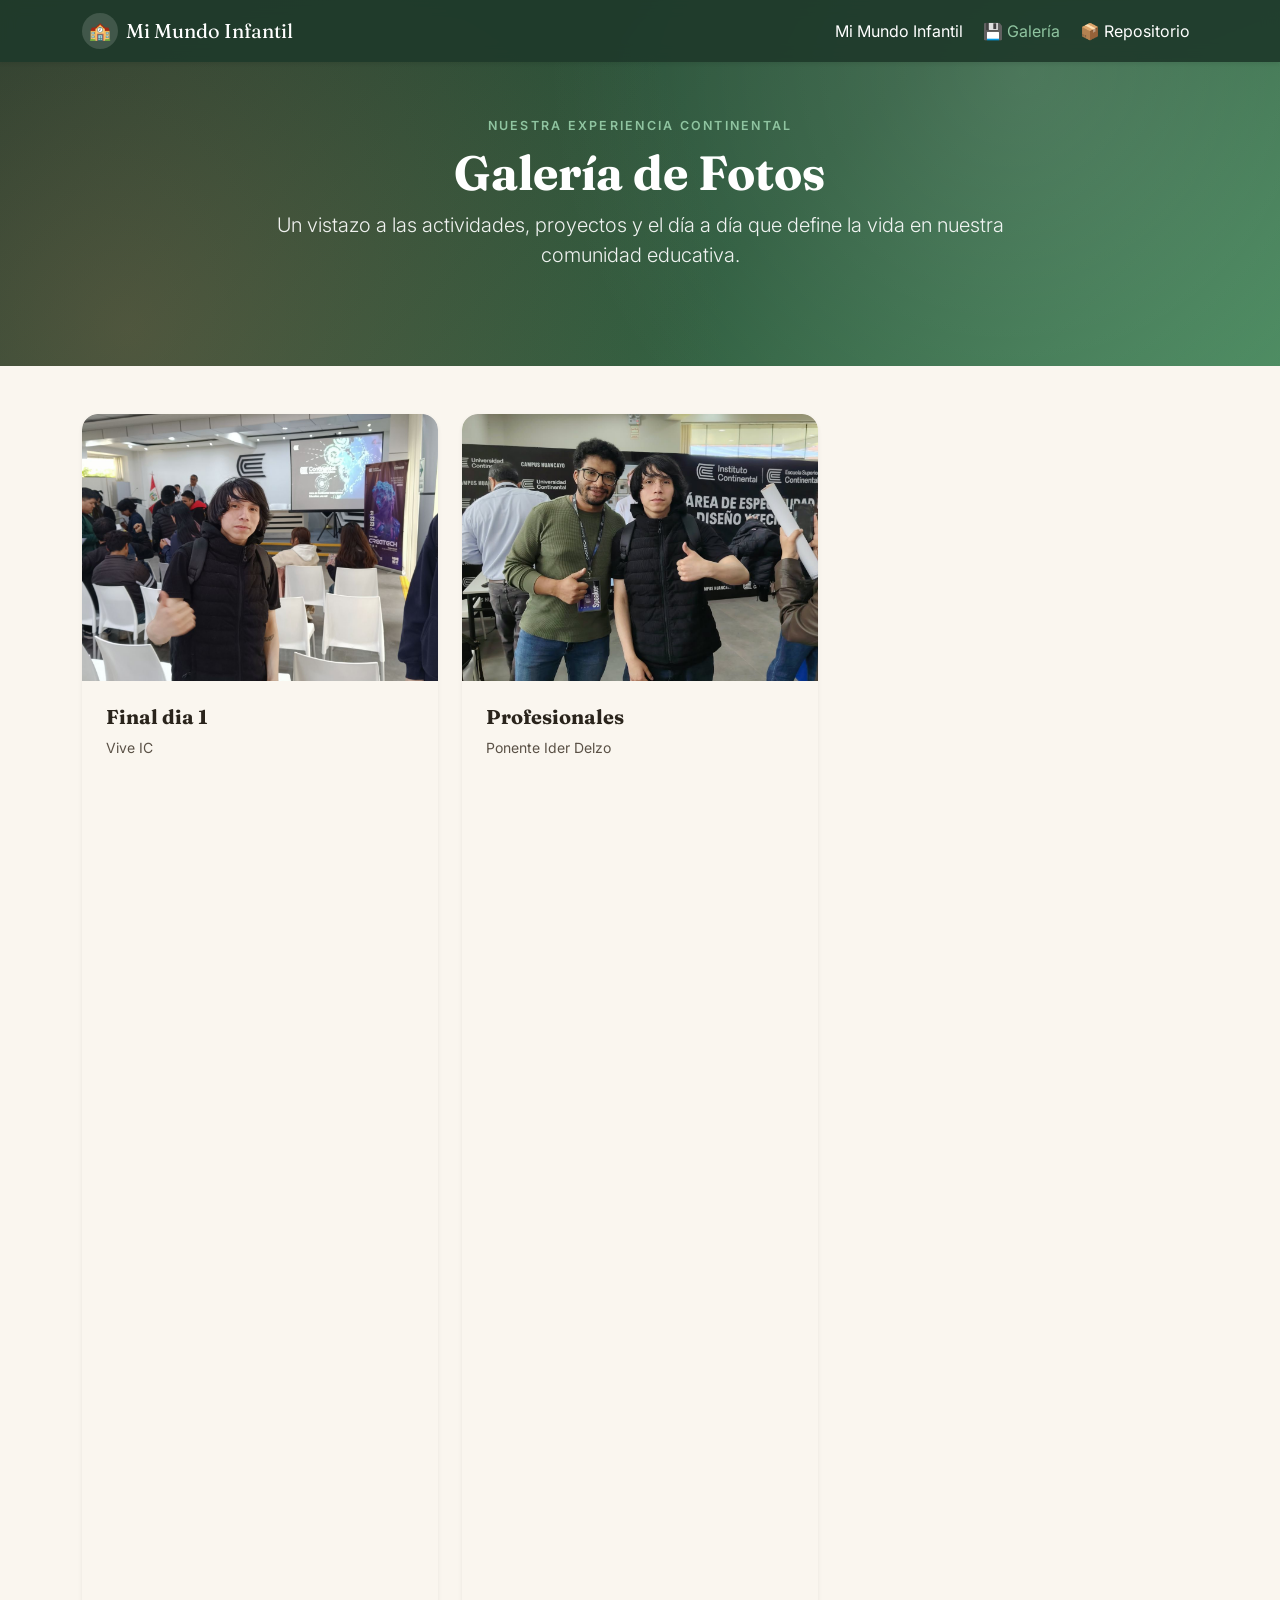
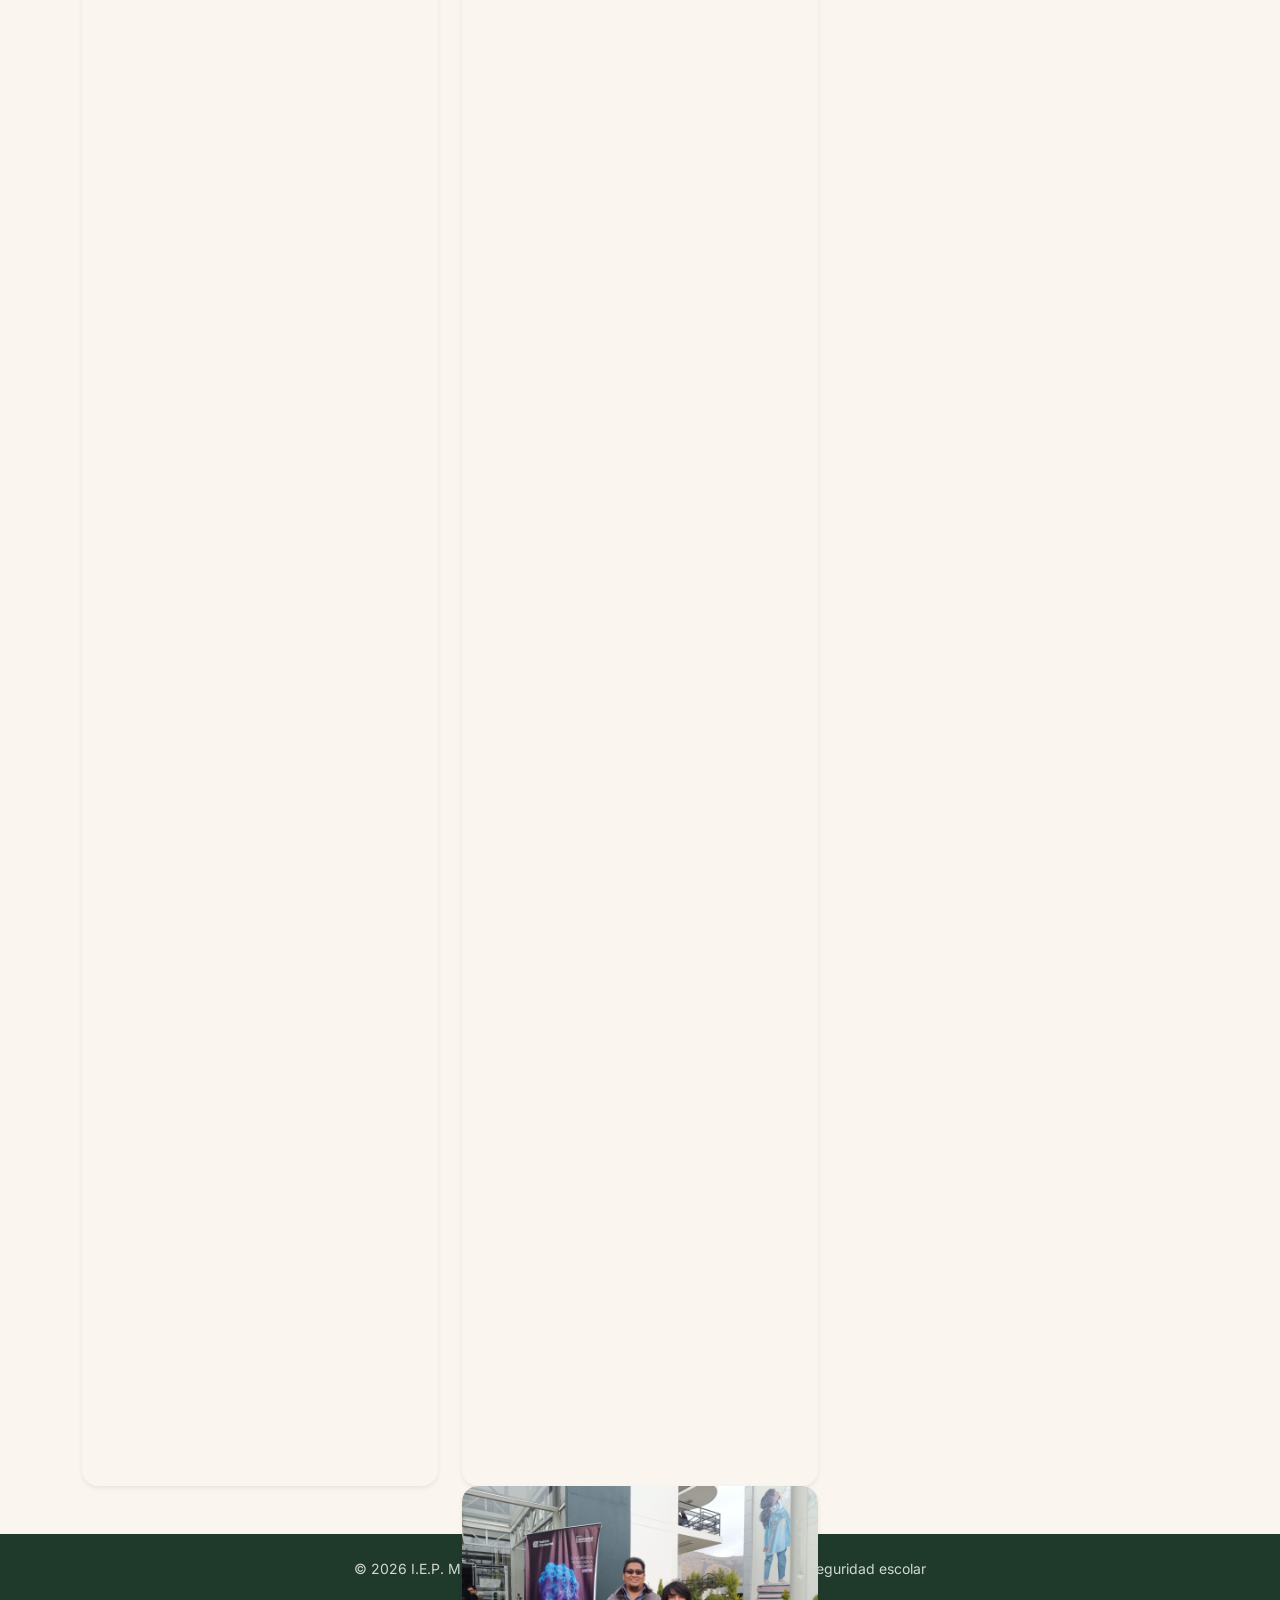
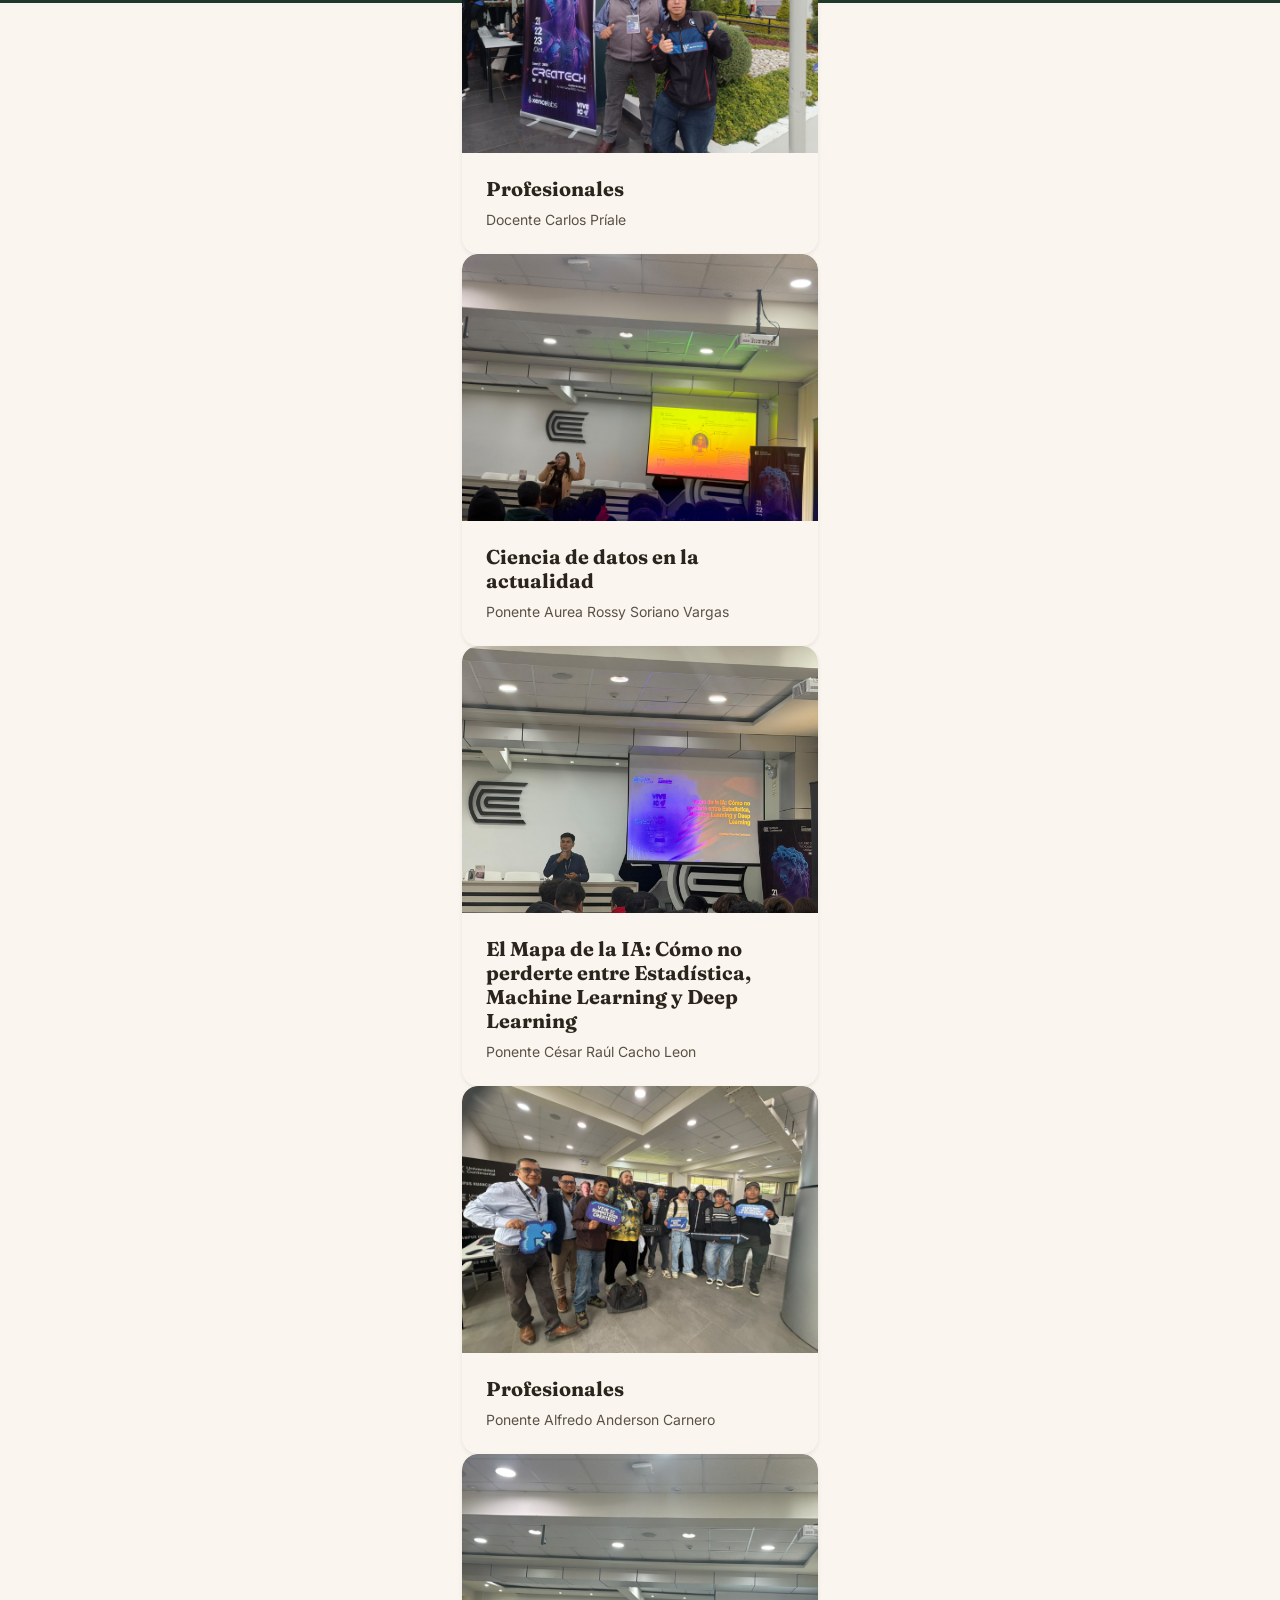
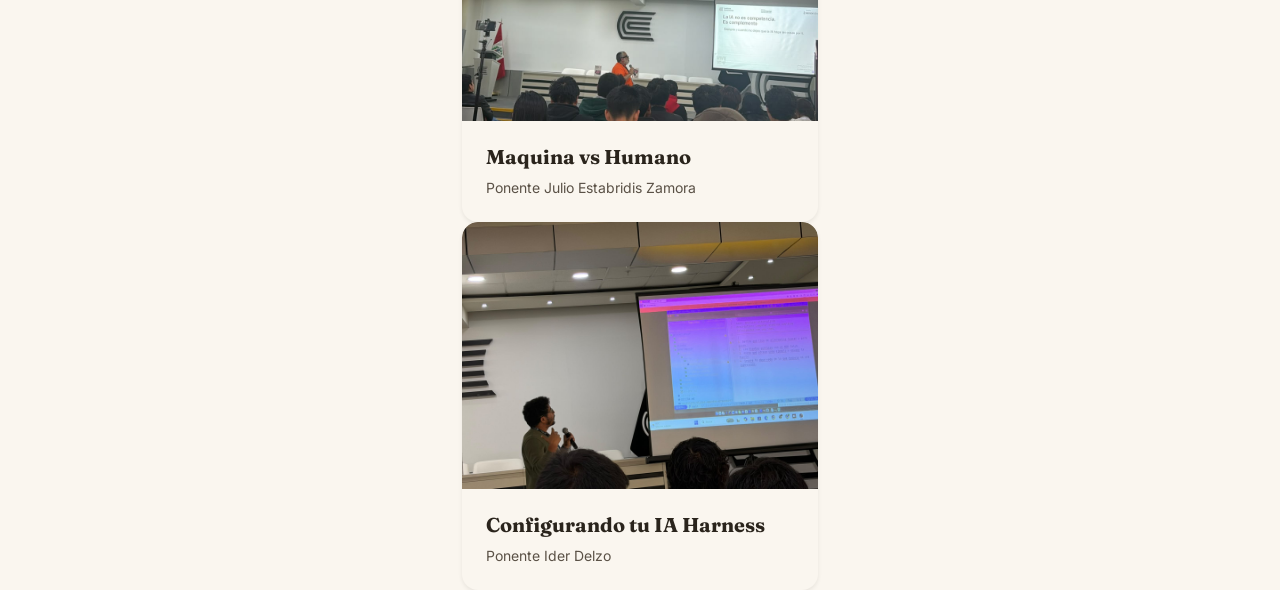
==== viveic.html @ d2dae3f8 "xd" ====
<!DOCTYPE html>
<html lang="es">
<head>
  <meta charset="UTF-8">
  <meta name="viewport" content="width=device-width, initial-scale=1">
  <title>Galería de Fotos · VIVE IC</title>

  <!-- Bootstrap 5 -->
  <link href="https://cdn.jsdelivr.net/npm/bootstrap@5.3.3/dist/css/bootstrap.min.css" rel="stylesheet">
  <!-- Tipografías -->
  <link rel="preconnect" href="https://fonts.googleapis.com">
  <link rel="preconnect" href="https://fonts.gstatic.com" crossorigin>
  <link href="https://fonts.googleapis.com/css2?family=Fraunces:wght@500;700&family=Inter:wght@400;500;600&display=swap" rel="stylesheet">
  <!-- CSS propio -->
  <link href="styles.css" rel="stylesheet">
</head>
<body>

  <!-- Navbar -->
  <nav class="navbar navbar-expand-lg navbar-dark navbar-mmi fixed-top shadow-sm">
    <div class="container">
      <a class="navbar-brand d-flex align-items-center gap-2" href="index.html">
        <span class="logo-burbuja">🏫</span>
        <span>Mi Mundo Infantil</span>
      </a>
      <button class="navbar-toggler" type="button" data-bs-toggle="collapse" data-bs-target="#navMain" aria-controls="navMain" aria-expanded="false" aria-label="Menú">
        <span class="navbar-toggler-icon"></span>
      </button>
      <div class="collapse navbar-collapse" id="navMain">
        <ul class="navbar-nav ms-auto align-items-lg-center gap-lg-1">
          <li class="nav-item"><a class="nav-link" href="index.html">Mi Mundo Infantil</a></li>
          <li class="nav-item"><a class="nav-link active" href="viveic.html">💾 Galería</a></li>
          <li class="nav-item">
            <a class="nav-link" href="https://github.com/AngelQE/Mi-Mundo-Infantil" target="_blank" rel="noopener noreferrer">📦 Repositorio</a>
          </li>
        </ul>
      </div>
    </div>
  </nav>

  <!-- Encabezado -->
  <header class="hero-section text-center">
    <div class="container py-3">
      <span class="eyebrow">Nuestra Experiencia Continental</span>
      <h1 class="display-5 fw-bold mt-2">Galería de Fotos</h1>
      <p class="lead mx-auto" style="max-width: 62ch;">Un vistazo a las actividades, proyectos y el día a día que define la vida en nuestra comunidad educativa.</p>
    </div>
  </header>

  <!-- Galería -->
  <main class="container my-5">
    <div class="row row-cols-1 row-cols-md-2 row-cols-lg-3 g-4">
      <!-- Foto 1 -->
      <div class="col">
        <div class="card h-100 border-0 shadow-sm rounded-4 overflow-hidden">
          <img src="images/foto1.jpeg" class="card-img-top gallery-img" alt="Actividad 1">
          <div class="card-body p-4">
            <h4 class="h5 fw-bold mb-2">Final dia 1</h4>
            <p class="text-muted small mb-0">Vive IC</p>
          </div>
        </div>
      </div>
      <!-- Foto 2 -->
      <div class="col">
        <div class="card h-100 border-0 shadow-sm rounded-4 overflow-hidden">
          <img src="images/foto2.jpeg" class="card-img-top gallery-img" alt="Actividad 2">
          <div class="card-body p-4">
            <h4 class="h5 fw-bold mb-2">Profesionales</h4>
            <p class="text-muted small mb-0">Ponente Ider Delzo</p>
        </div>
      </div>
      <!-- Foto 3 -->
      <div class="col">
        <div class="card h-100 border-0 shadow-sm rounded-4 overflow-hidden">
          <img src="images/foto3.jpeg" class="card-img-top gallery-img" alt="Actividad 3">
          <div class="card-body p-4">
            <h4 class="h5 fw-bold mb-2">Profesionales</h4>
            <p class="text-muted small mb-0">Docente Carlos Príale</p>
          </div>
        </div>
      </div>
      <!-- Foto 4 -->
      <div class="col">
        <div class="card h-100 border-0 shadow-sm rounded-4 overflow-hidden">
          <img src="images/foto4.jpeg" class="card-img-top gallery-img" alt="Actividad 4">
          <div class="card-body p-4">
            <h4 class="h5 fw-bold mb-2">Ciencia de datos en la actualidad</h4>
            <p class="text-muted small mb-0">Ponente Aurea Rossy Soriano Vargas</p>
          </div>
        </div>
      </div>
      <!-- Foto 5 -->
      <div class="col">
        <div class="card h-100 border-0 shadow-sm rounded-4 overflow-hidden">
          <img src="images/foto5.jpeg" class="card-img-top gallery-img" alt="Actividad 5">
          <div class="card-body p-4">
            <h4 class="h5 fw-bold mb-2">El Mapa de la IA: Cómo no perderte entre Estadística, Machine Learning y Deep Learning</h4>
            <p class="text-muted small mb-0">Ponente César Raúl Cacho Leon</p>
          </div>
        </div>
      </div>
      <!-- Foto 6 -->
      <div class="col">
        <div class="card h-100 border-0 shadow-sm rounded-4 overflow-hidden">
          <img src="images/foto6.jpeg" class="card-img-top gallery-img" alt="Actividad 6">
          <div class="card-body p-4">
            <h4 class="h5 fw-bold mb-2">Profesionales</h4>
            <p class="text-muted small mb-0">Ponente Alfredo Anderson Carnero</p>
          </div>
        </div>
      </div>
      <!-- Foto 7 -->
      <div class="col">
        <div class="card h-100 border-0 shadow-sm rounded-4 overflow-hidden">
          <img src="images/foto7.jpeg" class="card-img-top gallery-img" alt="Actividad 7">
          <div class="card-body p-4">
            <h4 class="h5 fw-bold mb-2">Maquina vs Humano</h4>
            <p class="text-muted small mb-0">Ponente Julio Estabridis Zamora</p>
          </div>
        </div>
      </div>
      <!-- Foto 8 -->
      <div class="col">
        <div class="card h-100 border-0 shadow-sm rounded-4 overflow-hidden">
          <img src="images/foto8.jpeg" class="card-img-top gallery-img" alt="Actividad 8">
          <div class="card-body p-4">
            <h4 class="h5 fw-bold mb-2">Configurando tu IA Harness</h4>
            <p class="text-muted small mb-0">Ponente Ider Delzo</p>
          </div>
        </div>
      </div>
    </div>
  </main>

  <!-- Footer -->
  <footer class="site-footer py-4 mt-5">
    <div class="container text-center small">
      © 2026 I.E.P. Mi Mundo Infantil · Sistema de control de asistencias y seguridad escolar
    </div>
  </footer>

  <script src="https://cdn.jsdelivr.net/npm/bootstrap@5.3.3/dist/js/bootstrap.bundle.min.js"></script>
</body>
</html>
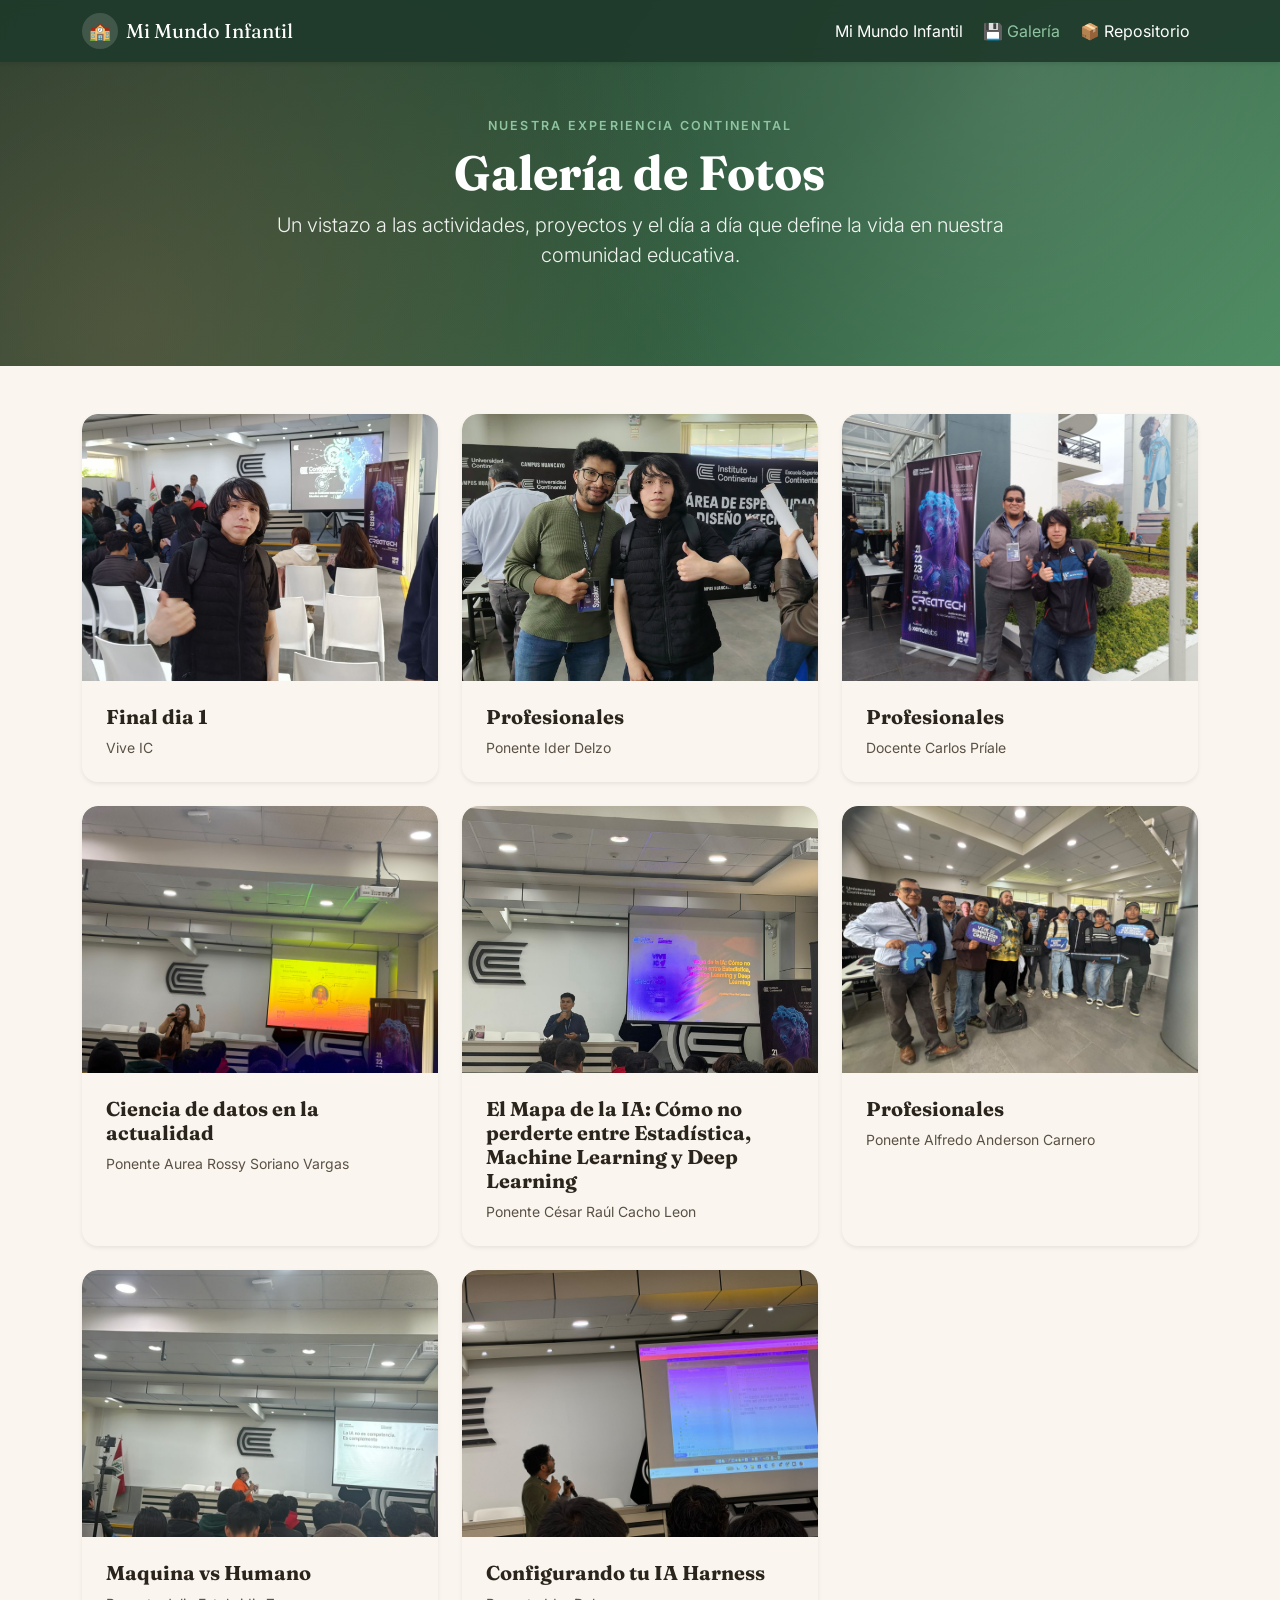
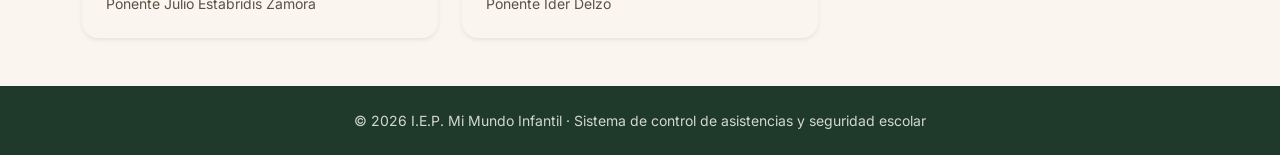
==== commit d861260f: "Update viveic.html" ====
--- a/viveic.html
+++ b/viveic.html
@@ -67,6 +67,7 @@
           <div class="card-body p-4">
             <h4 class="h5 fw-bold mb-2">Profesionales</h4>
             <p class="text-muted small mb-0">Ponente Ider Delzo</p>
+          </div>
         </div>
       </div>
       <!-- Foto 3 -->
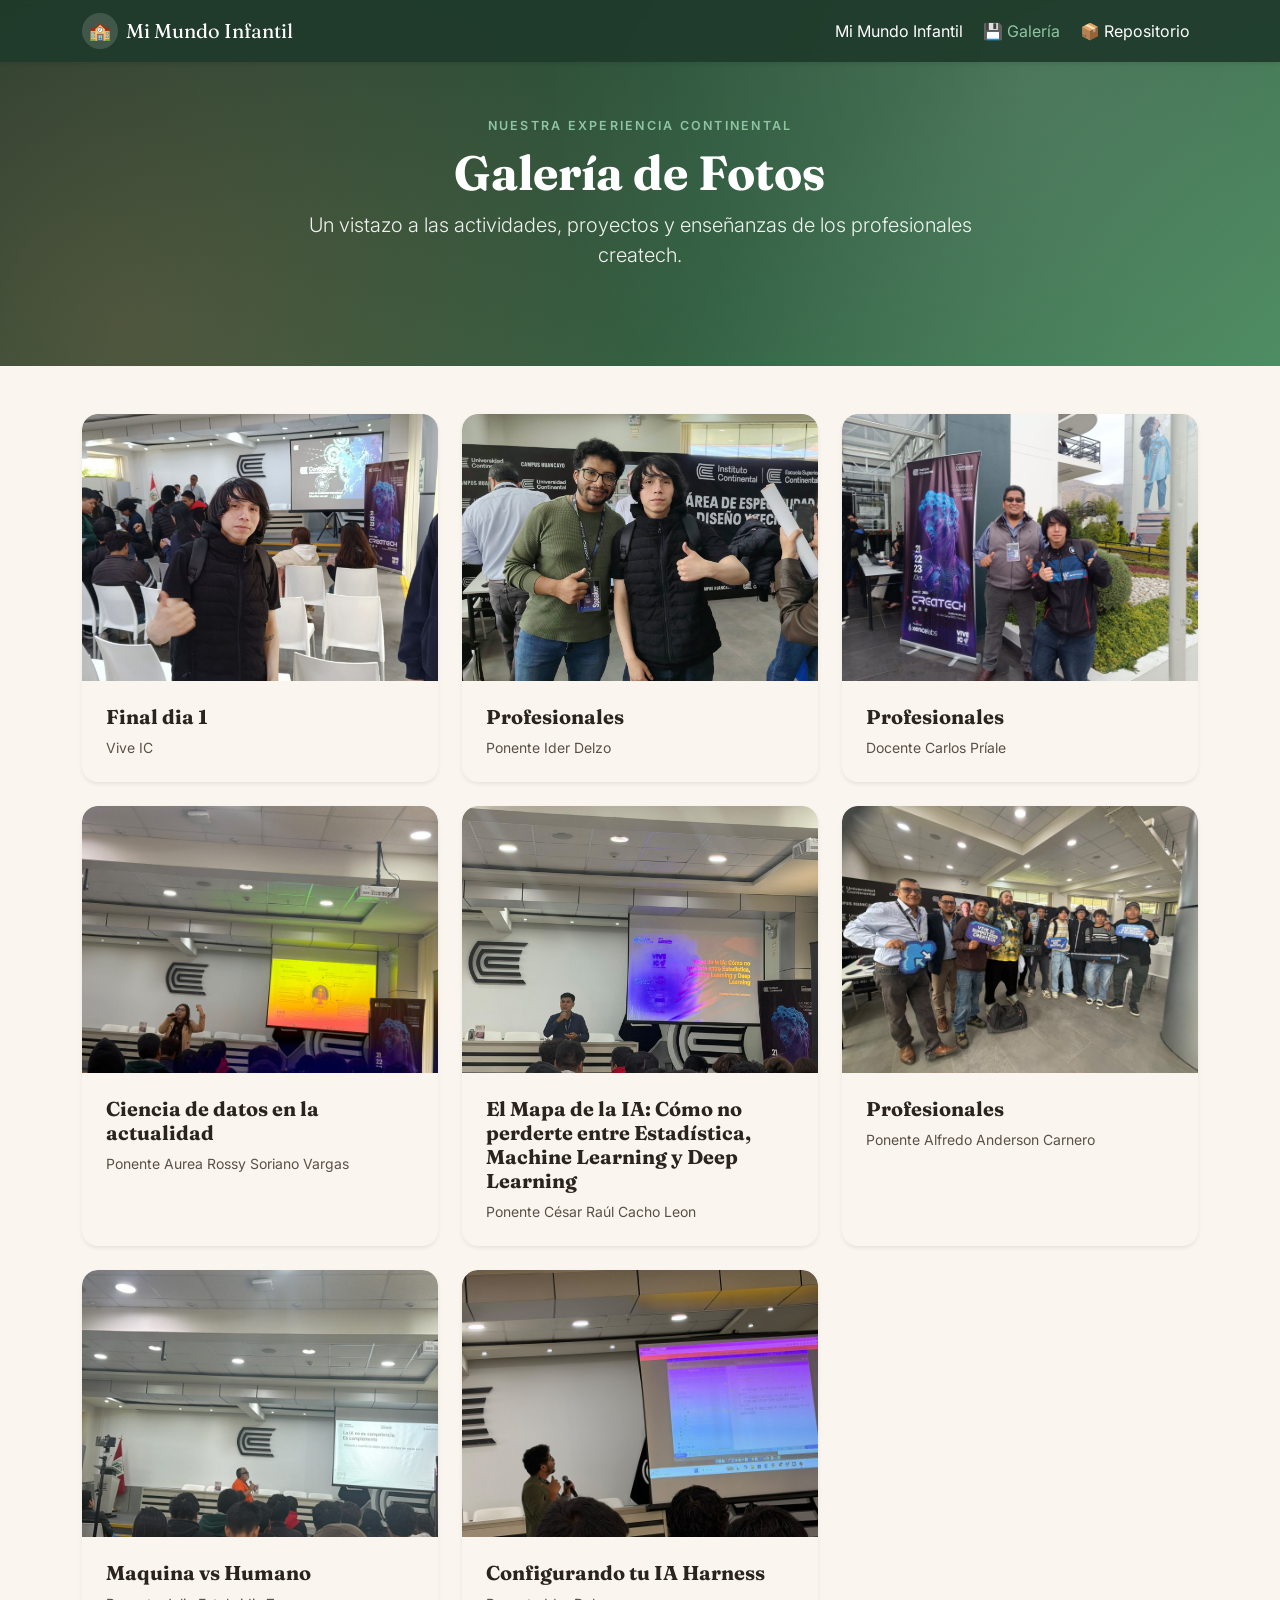
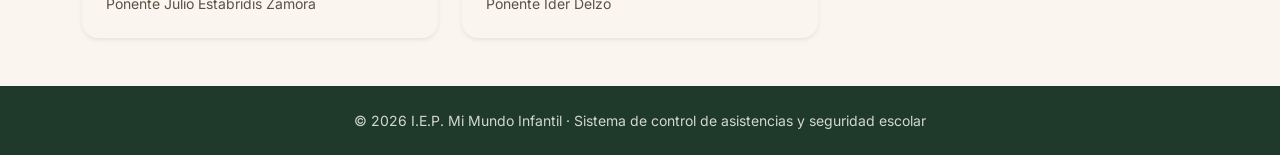
==== commit 0202fd99: "Update viveic.html" ====
--- a/viveic.html
+++ b/viveic.html
@@ -43,7 +43,7 @@
     <div class="container py-3">
       <span class="eyebrow">Nuestra Experiencia Continental</span>
       <h1 class="display-5 fw-bold mt-2">Galería de Fotos</h1>
-      <p class="lead mx-auto" style="max-width: 62ch;">Un vistazo a las actividades, proyectos y el día a día que define la vida en nuestra comunidad educativa.</p>
+      <p class="lead mx-auto" style="max-width: 62ch;">Un vistazo a las actividades, proyectos y enseñanzas de los profesionales createch.</p>
     </div>
   </header>
 
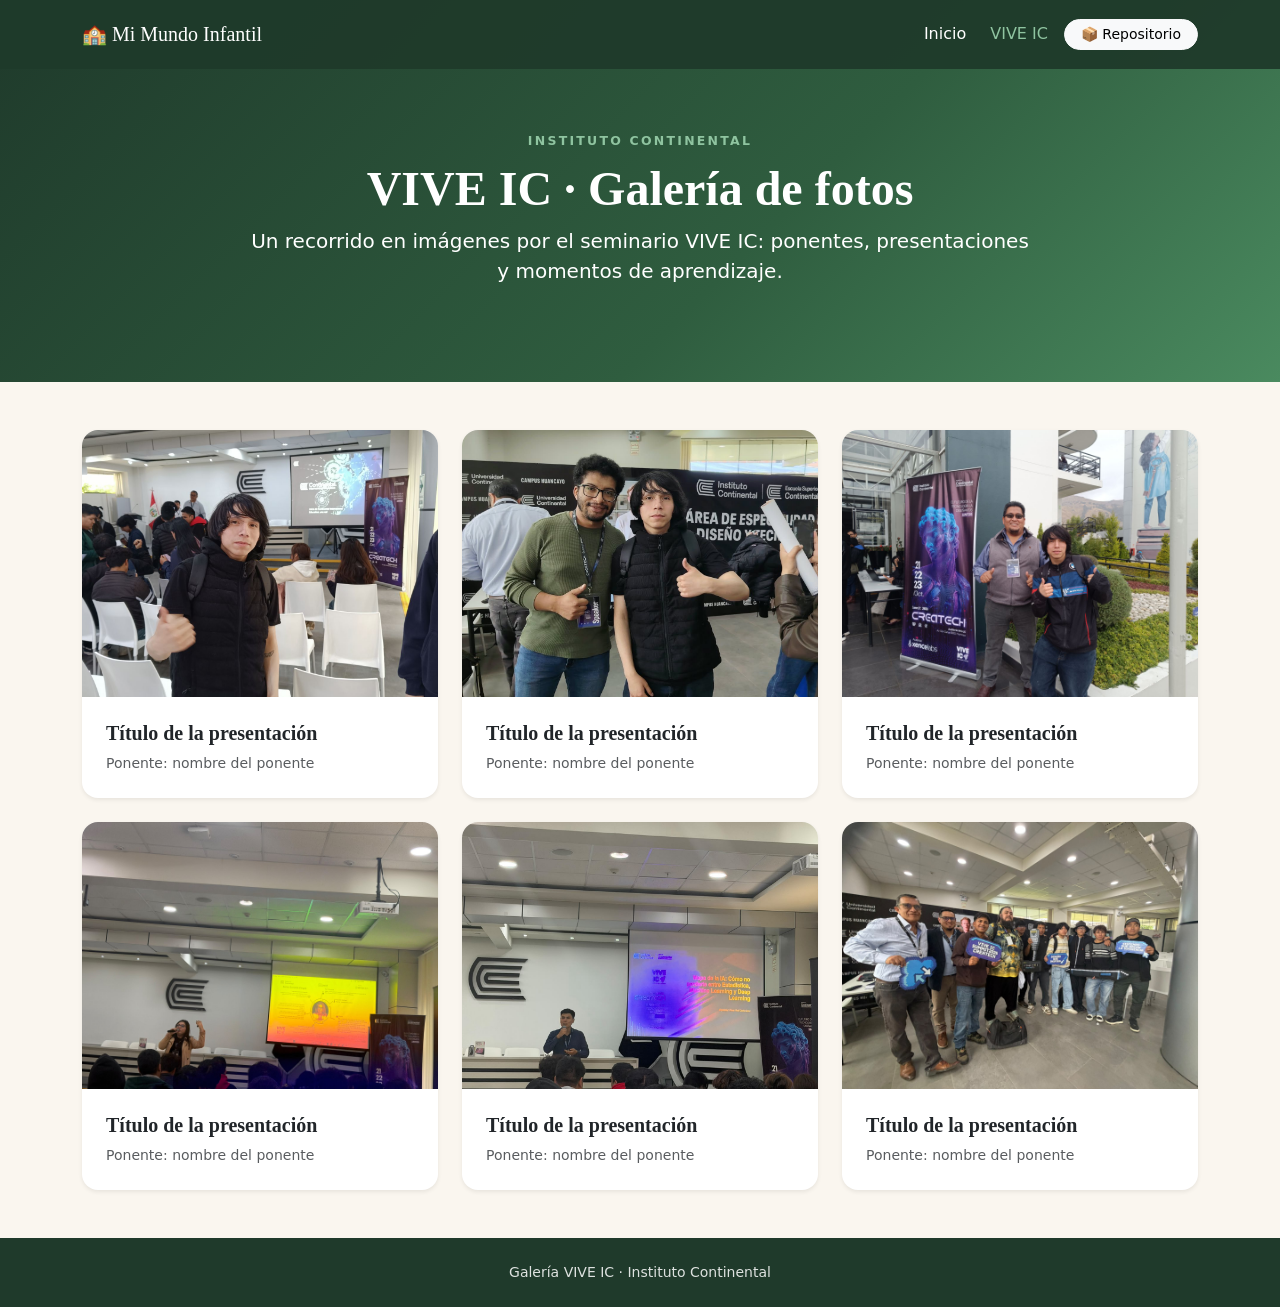
==== commit 549c71b6: "MMI" ====
--- a/viveic.html
+++ b/viveic.html
@@ -3,143 +3,113 @@
 <head>
   <meta charset="UTF-8">
   <meta name="viewport" content="width=device-width, initial-scale=1">
-  <title>Galería de Fotos · VIVE IC</title>
-
-  <!-- Bootstrap 5 -->
+  <title>VIVE IC · Galería de fotos</title>
+  <meta name="description" content="Galería de fotos del seminario VIVE IC del Instituto Continental.">
   <link href="https://cdn.jsdelivr.net/npm/bootstrap@5.3.3/dist/css/bootstrap.min.css" rel="stylesheet">
-  <!-- Tipografías -->
-  <link rel="preconnect" href="https://fonts.googleapis.com">
-  <link rel="preconnect" href="https://fonts.gstatic.com" crossorigin>
-  <link href="https://fonts.googleapis.com/css2?family=Fraunces:wght@500;700&family=Inter:wght@400;500;600&display=swap" rel="stylesheet">
-  <!-- CSS propio -->
   <link href="styles.css" rel="stylesheet">
 </head>
 <body>
 
-  <!-- Navbar -->
-  <nav class="navbar navbar-expand-lg navbar-dark navbar-mmi fixed-top shadow-sm">
+  <nav class="navbar navbar-expand-lg navbar-dark navbar-mmi fixed-top">
     <div class="container">
-      <a class="navbar-brand d-flex align-items-center gap-2" href="index.html">
-        <span class="logo-burbuja">🏫</span>
-        <span>Mi Mundo Infantil</span>
-      </a>
-      <button class="navbar-toggler" type="button" data-bs-toggle="collapse" data-bs-target="#navMain" aria-controls="navMain" aria-expanded="false" aria-label="Menú">
+      <a class="navbar-brand" href="index.html">🏫 Mi Mundo Infantil</a>
+      <button class="navbar-toggler" type="button" data-bs-toggle="collapse" data-bs-target="#menu" aria-controls="menu" aria-expanded="false" aria-label="Abrir menú">
         <span class="navbar-toggler-icon"></span>
       </button>
-      <div class="collapse navbar-collapse" id="navMain">
-        <ul class="navbar-nav ms-auto align-items-lg-center gap-lg-1">
-          <li class="nav-item"><a class="nav-link" href="index.html">Mi Mundo Infantil</a></li>
-          <li class="nav-item"><a class="nav-link active" href="viveic.html">💾 Galería</a></li>
+      <div class="collapse navbar-collapse" id="menu">
+        <ul class="navbar-nav ms-auto align-items-lg-center gap-lg-2">
+          <li class="nav-item"><a class="nav-link" href="index.html">Inicio</a></li>
+          <li class="nav-item"><a class="nav-link" href="viveic.html">VIVE IC</a></li>
           <li class="nav-item">
-            <a class="nav-link" href="https://github.com/AngelQE/Mi-Mundo-Infantil" target="_blank" rel="noopener noreferrer">📦 Repositorio</a>
+            <a class="btn btn-light btn-sm rounded-pill px-3" href="https://github.com/AngelQE/MMI-FLASK" target="_blank" rel="noopener noreferrer">📦 Repositorio</a>
           </li>
         </ul>
       </div>
     </div>
   </nav>
 
-  <!-- Encabezado -->
   <header class="hero-section text-center">
     <div class="container py-3">
-      <span class="eyebrow">Nuestra Experiencia Continental</span>
-      <h1 class="display-5 fw-bold mt-2">Galería de Fotos</h1>
-      <p class="lead mx-auto" style="max-width: 62ch;">Un vistazo a las actividades, proyectos y enseñanzas de los profesionales createch.</p>
+      <span class="eyebrow">Instituto Continental</span>
+      <h1 class="display-5 fw-bold mt-2">VIVE IC · Galería de fotos</h1>
+      <p class="lead mx-auto" style="max-width: 62ch;">Un recorrido en imágenes por el seminario VIVE IC: ponentes, presentaciones y momentos de aprendizaje.</p>
     </div>
   </header>
 
-  <!-- Galería -->
   <main class="container my-5">
     <div class="row row-cols-1 row-cols-md-2 row-cols-lg-3 g-4">
-      <!-- Foto 1 -->
+
+      <!-- Repite este bloque por cada foto. Cambia la imagen, el título y el ponente. -->
       <div class="col">
-        <div class="card h-100 border-0 shadow-sm rounded-4 overflow-hidden">
-          <img src="images/foto1.jpeg" class="card-img-top gallery-img" alt="Actividad 1">
+        <div class="card h-100 border-0 shadow-sm overflow-hidden">
+          <img src="images/foto1.jpeg" class="card-img-top gallery-img" alt="Presentación 1 de VIVE IC">
           <div class="card-body p-4">
-            <h4 class="h5 fw-bold mb-2">Final dia 1</h4>
-            <p class="text-muted small mb-0">Vive IC</p>
+            <h2 class="h5 fw-bold mb-2">Título de la presentación</h2>
+            <p class="text-muted small mb-0">Ponente: nombre del ponente</p>
           </div>
         </div>
       </div>
-      <!-- Foto 2 -->
+
       <div class="col">
-        <div class="card h-100 border-0 shadow-sm rounded-4 overflow-hidden">
-          <img src="images/foto2.jpeg" class="card-img-top gallery-img" alt="Actividad 2">
+        <div class="card h-100 border-0 shadow-sm overflow-hidden">
+          <img src="images/foto2.jpeg" class="card-img-top gallery-img" alt="Presentación 2 de VIVE IC">
           <div class="card-body p-4">
-            <h4 class="h5 fw-bold mb-2">Profesionales</h4>
-            <p class="text-muted small mb-0">Ponente Ider Delzo</p>
+            <h2 class="h5 fw-bold mb-2">Título de la presentación</h2>
+            <p class="text-muted small mb-0">Ponente: nombre del ponente</p>
           </div>
         </div>
       </div>
-      <!-- Foto 3 -->
+
       <div class="col">
-        <div class="card h-100 border-0 shadow-sm rounded-4 overflow-hidden">
-          <img src="images/foto3.jpeg" class="card-img-top gallery-img" alt="Actividad 3">
+        <div class="card h-100 border-0 shadow-sm overflow-hidden">
+          <img src="images/foto3.jpeg" class="card-img-top gallery-img" alt="Presentación 3 de VIVE IC">
           <div class="card-body p-4">
-            <h4 class="h5 fw-bold mb-2">Profesionales</h4>
-            <p class="text-muted small mb-0">Docente Carlos Príale</p>
+            <h2 class="h5 fw-bold mb-2">Título de la presentación</h2>
+            <p class="text-muted small mb-0">Ponente: nombre del ponente</p>
           </div>
         </div>
       </div>
-      <!-- Foto 4 -->
+
       <div class="col">
-        <div class="card h-100 border-0 shadow-sm rounded-4 overflow-hidden">
-          <img src="images/foto4.jpeg" class="card-img-top gallery-img" alt="Actividad 4">
+        <div class="card h-100 border-0 shadow-sm overflow-hidden">
+          <img src="images/foto4.jpeg" class="card-img-top gallery-img" alt="Presentación 4 de VIVE IC">
           <div class="card-body p-4">
-            <h4 class="h5 fw-bold mb-2">Ciencia de datos en la actualidad</h4>
-            <p class="text-muted small mb-0">Ponente Aurea Rossy Soriano Vargas</p>
+            <h2 class="h5 fw-bold mb-2">Título de la presentación</h2>
+            <p class="text-muted small mb-0">Ponente: nombre del ponente</p>
           </div>
         </div>
       </div>
-      <!-- Foto 5 -->
+
       <div class="col">
-        <div class="card h-100 border-0 shadow-sm rounded-4 overflow-hidden">
-          <img src="images/foto5.jpeg" class="card-img-top gallery-img" alt="Actividad 5">
+        <div class="card h-100 border-0 shadow-sm overflow-hidden">
+          <img src="images/foto5.jpeg" class="card-img-top gallery-img" alt="Presentación 5 de VIVE IC">
           <div class="card-body p-4">
-            <h4 class="h5 fw-bold mb-2">El Mapa de la IA: Cómo no perderte entre Estadística, Machine Learning y Deep Learning</h4>
-            <p class="text-muted small mb-0">Ponente César Raúl Cacho Leon</p>
+            <h2 class="h5 fw-bold mb-2">Título de la presentación</h2>
+            <p class="text-muted small mb-0">Ponente: nombre del ponente</p>
           </div>
         </div>
       </div>
-      <!-- Foto 6 -->
+
       <div class="col">
-        <div class="card h-100 border-0 shadow-sm rounded-4 overflow-hidden">
-          <img src="images/foto6.jpeg" class="card-img-top gallery-img" alt="Actividad 6">
+        <div class="card h-100 border-0 shadow-sm overflow-hidden">
+          <img src="images/foto6.jpeg" class="card-img-top gallery-img" alt="Presentación 6 de VIVE IC">
           <div class="card-body p-4">
-            <h4 class="h5 fw-bold mb-2">Profesionales</h4>
-            <p class="text-muted small mb-0">Ponente Alfredo Anderson Carnero</p>
+            <h2 class="h5 fw-bold mb-2">Título de la presentación</h2>
+            <p class="text-muted small mb-0">Ponente: nombre del ponente</p>
           </div>
         </div>
       </div>
-      <!-- Foto 7 -->
-      <div class="col">
-        <div class="card h-100 border-0 shadow-sm rounded-4 overflow-hidden">
-          <img src="images/foto7.jpeg" class="card-img-top gallery-img" alt="Actividad 7">
-          <div class="card-body p-4">
-            <h4 class="h5 fw-bold mb-2">Maquina vs Humano</h4>
-            <p class="text-muted small mb-0">Ponente Julio Estabridis Zamora</p>
-          </div>
-        </div>
-      </div>
-      <!-- Foto 8 -->
-      <div class="col">
-        <div class="card h-100 border-0 shadow-sm rounded-4 overflow-hidden">
-          <img src="images/foto8.jpeg" class="card-img-top gallery-img" alt="Actividad 8">
-          <div class="card-body p-4">
-            <h4 class="h5 fw-bold mb-2">Configurando tu IA Harness</h4>
-            <p class="text-muted small mb-0">Ponente Ider Delzo</p>
-          </div>
-        </div>
-      </div>
+
     </div>
   </main>
 
-  <!-- Footer -->
-  <footer class="site-footer py-4 mt-5">
+  <footer class="site-footer py-4">
     <div class="container text-center small">
-      © 2026 I.E.P. Mi Mundo Infantil · Sistema de control de asistencias y seguridad escolar
+      Galería VIVE IC · Instituto Continental
     </div>
   </footer>
 
   <script src="https://cdn.jsdelivr.net/npm/bootstrap@5.3.3/dist/js/bootstrap.bundle.min.js"></script>
+  <script src="app.js" defer></script>
 </body>
-</html>
+</html>
--- a/styles.css
+++ b/styles.css
@@ -0,0 +1,125 @@
+:root {
+  --verde-900: #1f3a2b;
+  --verde-700: #2f5d3f;
+  --verde-500: #4a8a5f;
+  --verde-300: #8fc4a0;
+  --verde-100: #e6f1ea;
+  --crema: #faf6ef;
+  --crema-2: #f2eadb;
+  --terracota: #c97a5a;
+  --tierra: #a07855;
+  --texto: #2a241c;
+  --borde: #e2d8c6;
+}
+
+html { scroll-behavior: smooth; scroll-padding-top: 80px; }
+
+body {
+  font-family: system-ui, -apple-system, "Segoe UI", Roboto, sans-serif;
+  background: var(--crema);
+  color: var(--texto);
+}
+
+h1, h2, h3, h4, h5, .navbar-brand { font-family: Georgia, "Times New Roman", serif; }
+h2, h3, h4, h5 { color: var(--verde-900); }
+img { max-width: 100%; height: auto; }
+a { color: var(--verde-700); }
+a:hover { color: var(--terracota); }
+
+/* Navbar */
+.navbar-mmi {
+  background: rgba(31, 58, 43, 0.95);
+  padding: 0.9rem 1rem;
+  transition: padding .3s ease, box-shadow .3s ease;
+}
+.navbar-mmi.scrolled { padding: 0.45rem 1rem; box-shadow: 0 8px 24px rgba(0, 0, 0, .25); }
+.navbar-mmi .nav-link { color: #fff; }
+.navbar-mmi .nav-link:hover,
+.navbar-mmi .nav-link.active { color: var(--verde-300); }
+
+/* Hero */
+.hero-section {
+  background: linear-gradient(135deg, var(--verde-900), var(--verde-700) 60%, var(--verde-500));
+  color: #fff;
+  padding: 7rem 0 4rem;
+}
+.hero-section h1, .hero-section .lead { color: #fff; }
+.hero-media {
+  border-radius: 1rem;
+  overflow: hidden;
+  aspect-ratio: 4 / 3;
+  background: var(--verde-300);
+  box-shadow: 0 12px 36px rgba(0, 0, 0, .25);
+}
+.hero-media img { width: 100%; height: 100%; object-fit: cover; }
+
+.eyebrow {
+  display: inline-block;
+  font-size: .78rem;
+  letter-spacing: .18em;
+  text-transform: uppercase;
+  font-weight: 600;
+  color: var(--verde-500);
+}
+.hero-section .eyebrow { color: var(--verde-300); }
+
+/* Secciones y tarjetas */
+.section-alt { background: var(--crema-2); }
+.card { border-radius: 1rem; transition: transform .25s ease, box-shadow .25s ease; }
+.card:hover { transform: translateY(-4px); }
+.icon-bubble {
+  width: 48px; height: 48px;
+  display: grid; place-items: center;
+  background: var(--verde-100);
+  border-radius: 12px;
+  font-size: 1.4rem;
+}
+.valor {
+  background: #fff;
+  border: 1px solid var(--borde);
+  border-radius: 999px;
+  padding: .6rem 1.2rem;
+  font-weight: 500;
+}
+
+/* Contacto */
+.banner-cta {
+  background: linear-gradient(120deg, var(--terracota), var(--tierra));
+  color: #fff;
+  border-radius: 1rem;
+}
+.banner-cta h2 { color: #fff; }
+.banner-cta .eyebrow { color: #fff; opacity: .85; }
+.banner-cta a { color: #fff; }
+
+/* Galería */
+.gallery-img { aspect-ratio: 4 / 3; object-fit: cover; width: 100%; cursor: zoom-in; }
+
+/* Pie de página */
+.site-footer { background: var(--verde-900); color: rgba(255, 255, 255, .85); }
+
+/* Animación de entrada */
+.reveal { opacity: 0; transform: translateY(20px); transition: opacity .6s ease, transform .6s ease; }
+.reveal.visible { opacity: 1; transform: none; }
+
+/* Lightbox y botón volver arriba */
+.lightbox {
+  position: fixed; inset: 0; z-index: 2000;
+  background: rgba(15, 26, 20, .95);
+  display: flex; flex-direction: column;
+  align-items: center; justify-content: center;
+  padding: 1rem; cursor: zoom-out;
+}
+.lightbox img { max-width: 100%; max-height: 80vh; border-radius: .5rem; }
+.lightbox p { color: #fff; margin: 1rem 0 0; text-align: center; }
+.btn-top {
+  position: fixed; right: 24px; bottom: 24px; z-index: 1500;
+  width: 44px; height: 44px; border: 0; border-radius: 50%;
+  background: var(--terracota); color: #fff; font-size: 1.2rem;
+  display: none;
+}
+.btn-top.show { display: block; }
+
+@media (max-width: 576px) {
+  .hero-section { padding: 6rem 0 3rem; }
+}
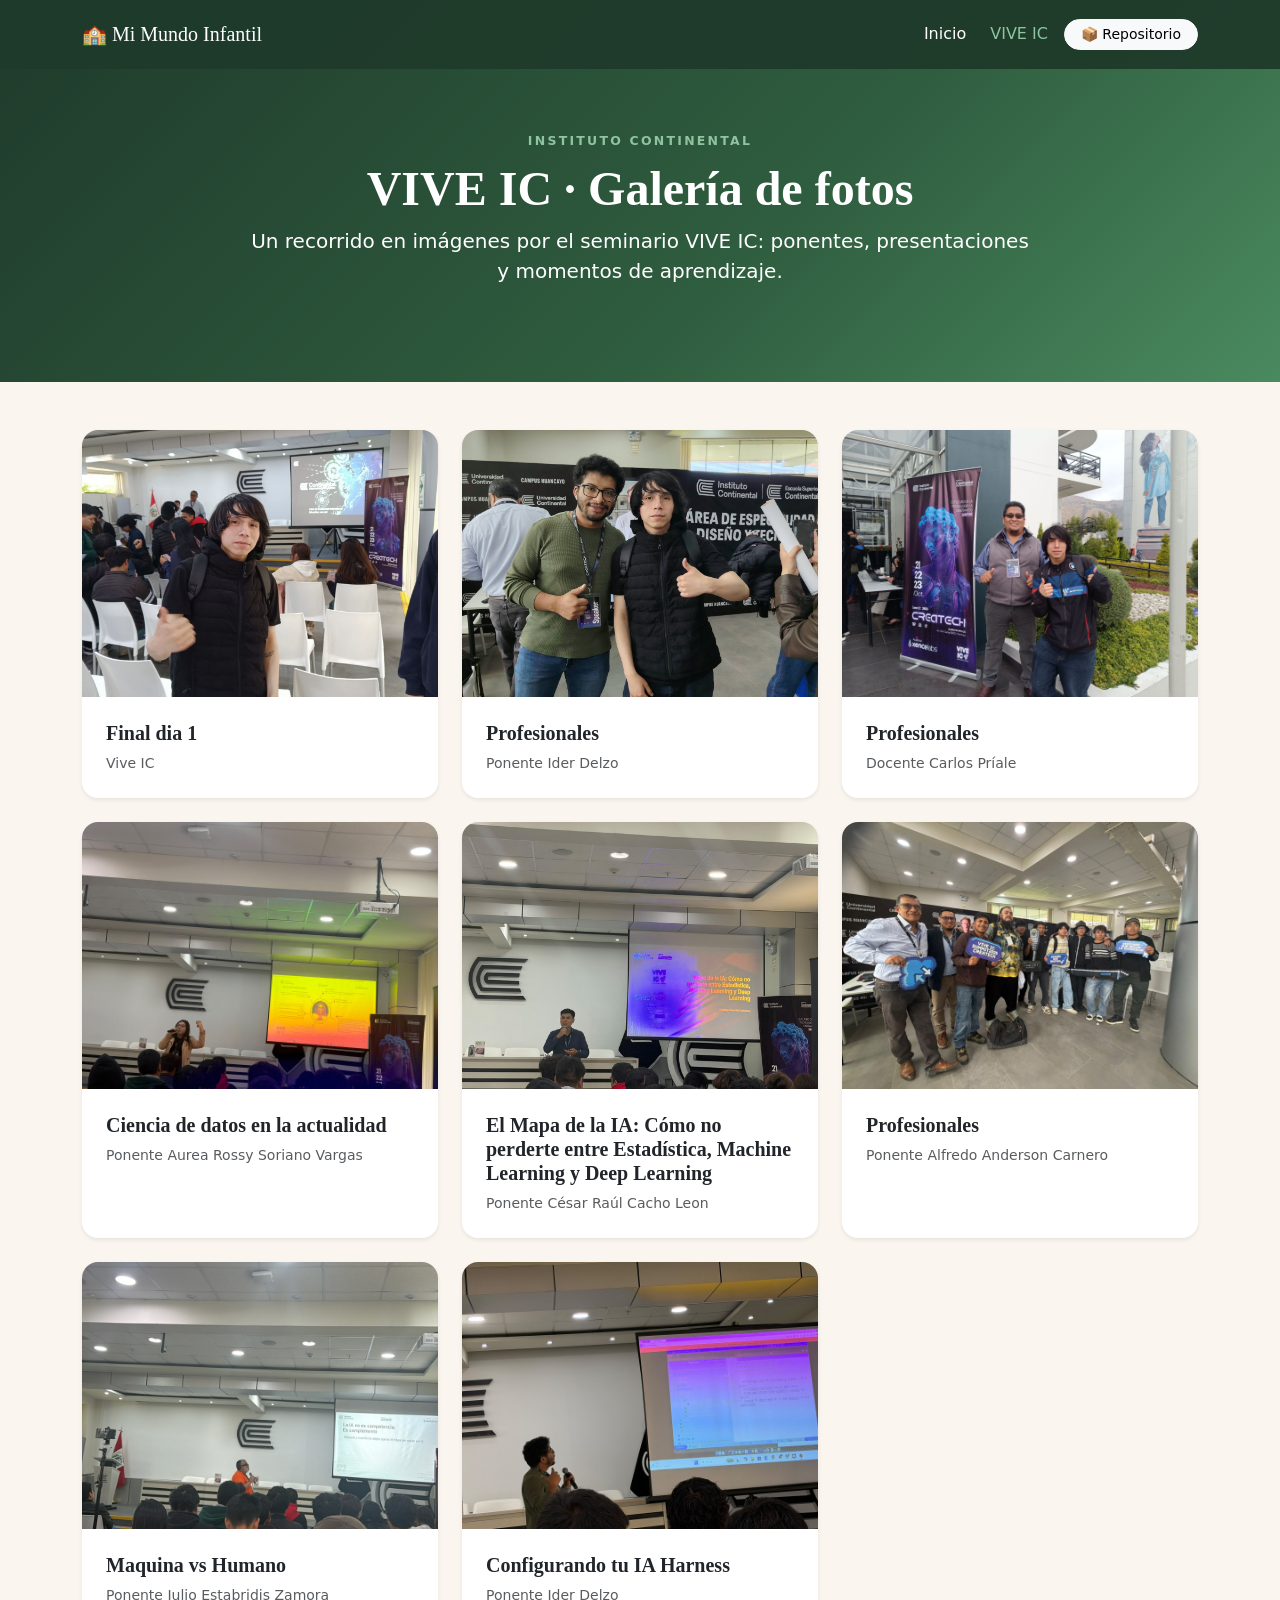
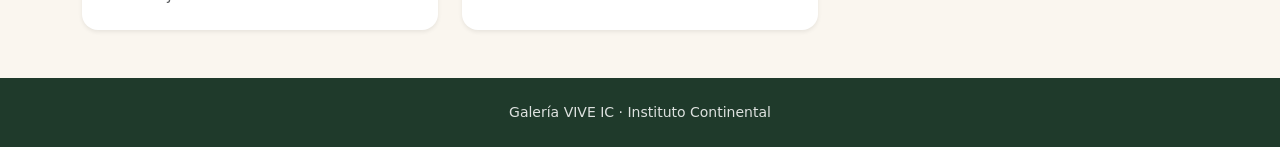
==== commit 1101a7bc: "Update viveic.html" ====
--- a/viveic.html
+++ b/viveic.html
@@ -44,8 +44,8 @@
         <div class="card h-100 border-0 shadow-sm overflow-hidden">
           <img src="images/foto1.jpeg" class="card-img-top gallery-img" alt="Presentación 1 de VIVE IC">
           <div class="card-body p-4">
-            <h2 class="h5 fw-bold mb-2">Título de la presentación</h2>
-            <p class="text-muted small mb-0">Ponente: nombre del ponente</p>
+            <h2 class="h5 fw-bold mb-2">Final dia 1</h2>
+            <p class="text-muted small mb-0">Vive IC</p>
           </div>
         </div>
       </div>
@@ -54,8 +54,8 @@
         <div class="card h-100 border-0 shadow-sm overflow-hidden">
           <img src="images/foto2.jpeg" class="card-img-top gallery-img" alt="Presentación 2 de VIVE IC">
           <div class="card-body p-4">
-            <h2 class="h5 fw-bold mb-2">Título de la presentación</h2>
-            <p class="text-muted small mb-0">Ponente: nombre del ponente</p>
+            <h2 class="h5 fw-bold mb-2">Profesionales</h2>
+            <p class="text-muted small mb-0">Ponente Ider Delzo</p>
           </div>
         </div>
       </div>
@@ -64,8 +64,8 @@
         <div class="card h-100 border-0 shadow-sm overflow-hidden">
           <img src="images/foto3.jpeg" class="card-img-top gallery-img" alt="Presentación 3 de VIVE IC">
           <div class="card-body p-4">
-            <h2 class="h5 fw-bold mb-2">Título de la presentación</h2>
-            <p class="text-muted small mb-0">Ponente: nombre del ponente</p>
+            <h2 class="h5 fw-bold mb-2">Profesionales</h2>
+            <p class="text-muted small mb-0">Docente Carlos Príale</p>
           </div>
         </div>
       </div>
@@ -74,8 +74,8 @@
         <div class="card h-100 border-0 shadow-sm overflow-hidden">
           <img src="images/foto4.jpeg" class="card-img-top gallery-img" alt="Presentación 4 de VIVE IC">
           <div class="card-body p-4">
-            <h2 class="h5 fw-bold mb-2">Título de la presentación</h2>
-            <p class="text-muted small mb-0">Ponente: nombre del ponente</p>
+            <h2 class="h5 fw-bold mb-2">Ciencia de datos en la actualidad</h2>
+            <p class="text-muted small mb-0">Ponente Aurea Rossy Soriano Vargas</p>
           </div>
         </div>
       </div>
@@ -84,8 +84,8 @@
         <div class="card h-100 border-0 shadow-sm overflow-hidden">
           <img src="images/foto5.jpeg" class="card-img-top gallery-img" alt="Presentación 5 de VIVE IC">
           <div class="card-body p-4">
-            <h2 class="h5 fw-bold mb-2">Título de la presentación</h2>
-            <p class="text-muted small mb-0">Ponente: nombre del ponente</p>
+            <h2 class="h5 fw-bold mb-2">El Mapa de la IA: Cómo no perderte entre Estadística, Machine Learning y Deep Learning</h2>
+            <p class="text-muted small mb-0">Ponente César Raúl Cacho Leon</p>
           </div>
         </div>
       </div>
@@ -94,8 +94,28 @@
         <div class="card h-100 border-0 shadow-sm overflow-hidden">
           <img src="images/foto6.jpeg" class="card-img-top gallery-img" alt="Presentación 6 de VIVE IC">
           <div class="card-body p-4">
-            <h2 class="h5 fw-bold mb-2">Título de la presentación</h2>
-            <p class="text-muted small mb-0">Ponente: nombre del ponente</p>
+            <h2 class="h5 fw-bold mb-2">Profesionales</h2>
+            <p class="text-muted small mb-0">Ponente Alfredo Anderson Carnero</p>
+          </div>
+        </div>
+      </div>
+
+      <div class="col">
+        <div class="card h-100 border-0 shadow-sm overflow-hidden">
+          <img src="images/foto7.jpeg" class="card-img-top gallery-img" alt="Presentación 6 de VIVE IC">
+          <div class="card-body p-4">
+            <h2 class="h5 fw-bold mb-2">Maquina vs Humano</h2>
+            <p class="text-muted small mb-0">Ponente Julio Estabridis Zamora</p>
+          </div>
+        </div>
+      </div>
+
+      <div class="col">
+        <div class="card h-100 border-0 shadow-sm overflow-hidden">
+          <img src="images/foto8.jpeg" class="card-img-top gallery-img" alt="Presentación 6 de VIVE IC">
+          <div class="card-body p-4">
+            <h2 class="h5 fw-bold mb-2">Configurando tu IA Harness</h2>
+            <p class="text-muted small mb-0">Ponente Ider Delzo</p>
           </div>
         </div>
       </div>
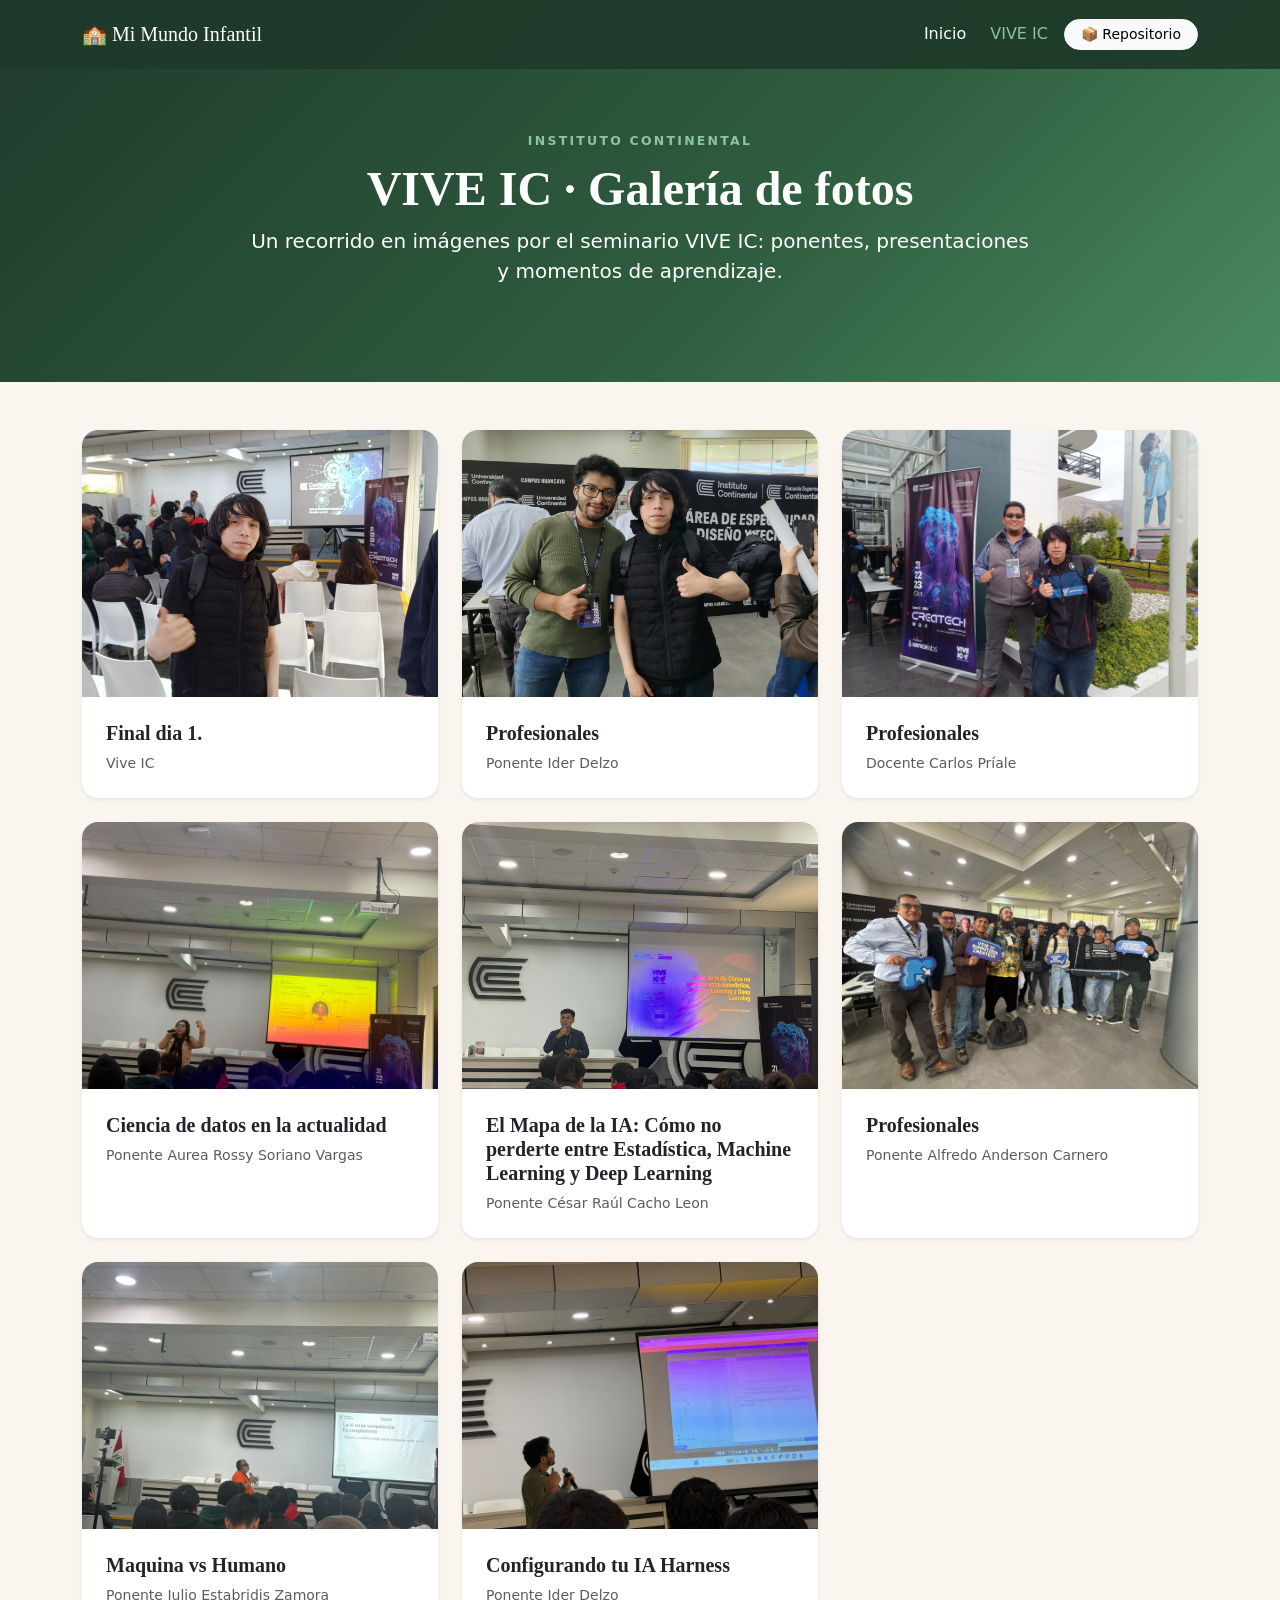
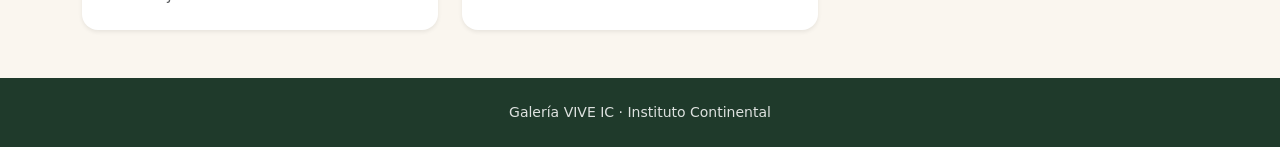
==== commit 1cc5ce78: "Update viveic.html" ====
--- a/viveic.html
+++ b/viveic.html
@@ -44,7 +44,7 @@
         <div class="card h-100 border-0 shadow-sm overflow-hidden">
           <img src="images/foto1.jpeg" class="card-img-top gallery-img" alt="Presentación 1 de VIVE IC">
           <div class="card-body p-4">
-            <h2 class="h5 fw-bold mb-2">Final dia 1</h2>
+            <h2 class="h5 fw-bold mb-2">Final dia 1.</h2>
             <p class="text-muted small mb-0">Vive IC</p>
           </div>
         </div>
